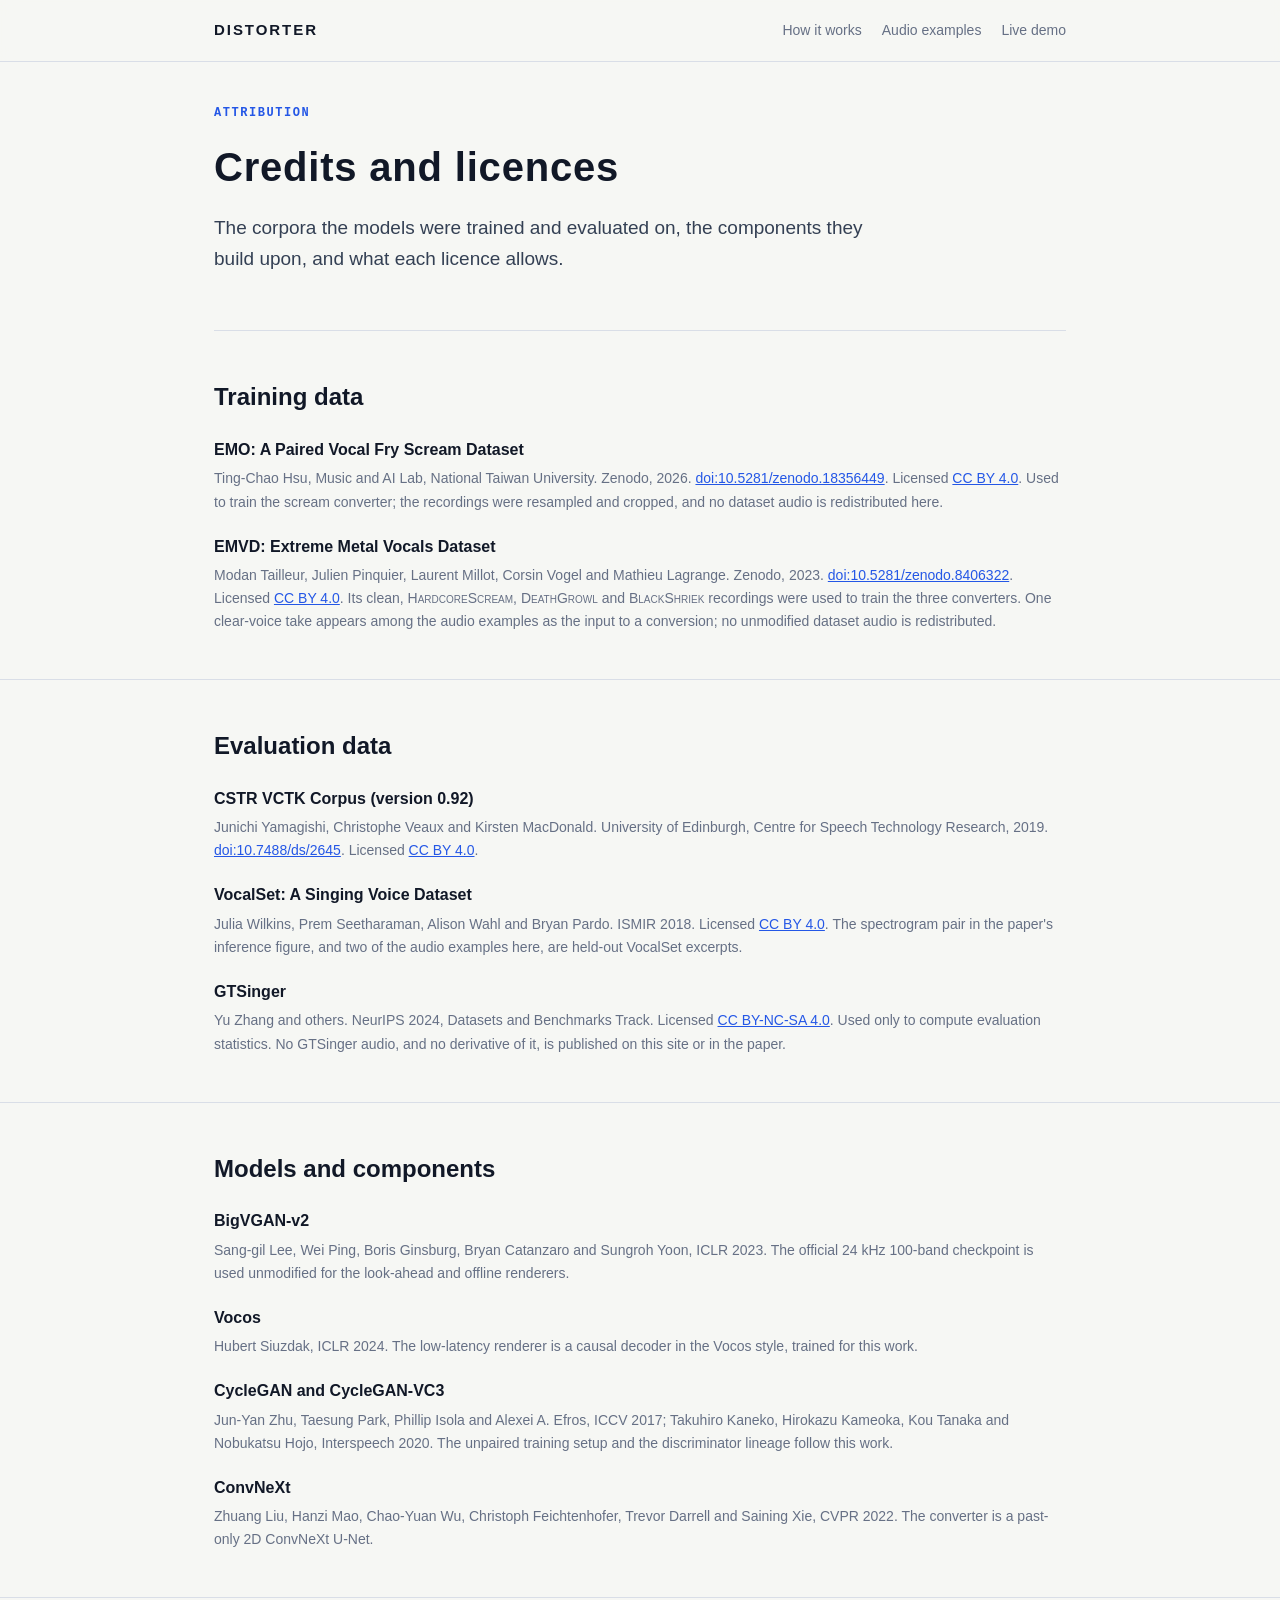
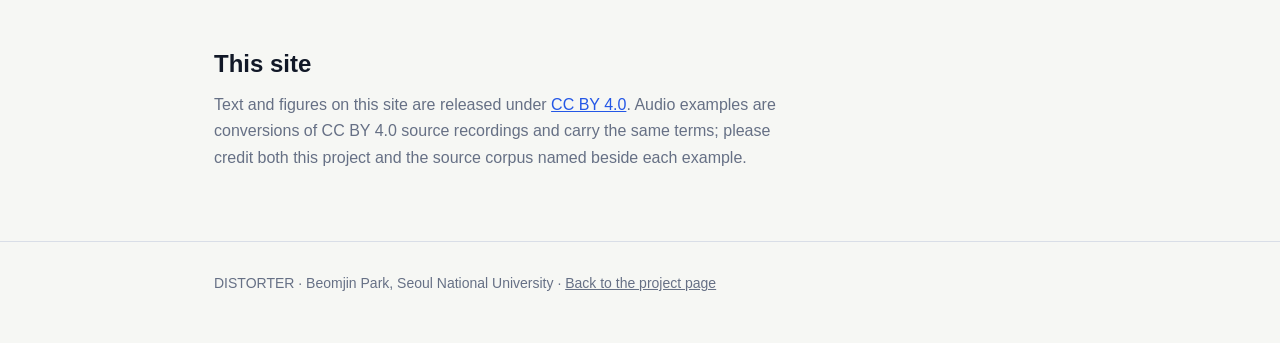
==== credits.html @ 5587a5a1 "Choose the examples by what the carrier does to them The first pass used a straight sung excerpt, wh" ====
<!doctype html>
<html lang="en">
<head>
<meta charset="utf-8">
<meta name="viewport" content="width=device-width, initial-scale=1">
<meta name="theme-color" content="#f6f7f4">
<title>Credits and licences — DISTORTER</title>
<meta name="description" content="Datasets, models, and licences behind DISTORTER.">
<link rel="stylesheet" href="style.css">
</head>
<body>

<header class="site">
  <div class="wrap">
    <a class="wordmark" href="index.html">DISTORTER</a>
    <nav>
      <a href="index.html#how">How it works</a>
      <a href="index.html#samples">Audio examples</a>
      <a href="index.html#demo">Live demo</a>
    </nav>
  </div>
</header>

<main>
<div class="wrap">
  <div class="hero" style="padding-block:44px 30px">
    <p class="kicker">Attribution</p>
    <h1 style="font-size:clamp(28px,5vw,40px)">Credits and licences</h1>
    <p class="lede">
      The corpora the models were trained and evaluated on, the components they
      build upon, and what each licence allows.
    </p>
  </div>
</div>

<section>
  <div class="wrap">
    <h2>Training data</h2>
    <dl class="credits">
      <dt>EMO: A Paired Vocal Fry Scream Dataset</dt>
      <dd>
        Ting-Chao Hsu, Music and AI Lab, National Taiwan University. Zenodo,
        2026. <a href="https://doi.org/10.5281/zenodo.18356449">doi:10.5281/zenodo.18356449</a>.
        Licensed <a href="https://creativecommons.org/licenses/by/4.0/">CC BY 4.0</a>.
        Used to train the scream converter; the recordings were resampled and
        cropped, and no dataset audio is redistributed here.
      </dd>

      <dt>EMVD: Extreme Metal Vocals Dataset</dt>
      <dd>
        Modan Tailleur, Julien Pinquier, Laurent Millot, Corsin Vogel and
        Mathieu Lagrange. Zenodo, 2023.
        <a href="https://doi.org/10.5281/zenodo.8406322">doi:10.5281/zenodo.8406322</a>.
        Licensed <a href="https://creativecommons.org/licenses/by/4.0/">CC BY 4.0</a>.
        Its clean, <span style="font-variant:small-caps">HardcoreScream</span>,
        <span style="font-variant:small-caps">DeathGrowl</span> and
        <span style="font-variant:small-caps">BlackShriek</span> recordings were
        used to train the three converters. One clear-voice take appears among the
        audio examples as the input to a conversion; no unmodified dataset audio
        is redistributed.
      </dd>
    </dl>
  </div>
</section>

<section>
  <div class="wrap">
    <h2>Evaluation data</h2>
    <dl class="credits">
      <dt>CSTR VCTK Corpus (version 0.92)</dt>
      <dd>
        Junichi Yamagishi, Christophe Veaux and Kirsten MacDonald. University of
        Edinburgh, Centre for Speech Technology Research, 2019.
        <a href="https://doi.org/10.7488/ds/2645">doi:10.7488/ds/2645</a>.
        Licensed <a href="https://creativecommons.org/licenses/by/4.0/">CC BY 4.0</a>.
      </dd>

      <dt>VocalSet: A Singing Voice Dataset</dt>
      <dd>
        Julia Wilkins, Prem Seetharaman, Alison Wahl and Bryan Pardo. ISMIR 2018.
        Licensed <a href="https://creativecommons.org/licenses/by/4.0/">CC BY 4.0</a>.
        The spectrogram pair in the paper's inference figure, and two of the
        audio examples here, are held-out VocalSet excerpts.
      </dd>

      <dt>GTSinger</dt>
      <dd>
        Yu Zhang and others. NeurIPS 2024, Datasets and Benchmarks Track.
        Licensed
        <a href="https://creativecommons.org/licenses/by-nc-sa/4.0/">CC BY-NC-SA 4.0</a>.
        Used only to compute evaluation statistics. No GTSinger audio, and no
        derivative of it, is published on this site or in the paper.
      </dd>
    </dl>
  </div>
</section>

<section>
  <div class="wrap">
    <h2>Models and components</h2>
    <dl class="credits">
      <dt>BigVGAN-v2</dt>
      <dd>
        Sang-gil Lee, Wei Ping, Boris Ginsburg, Bryan Catanzaro and Sungroh Yoon,
        ICLR 2023. The official 24&nbsp;kHz 100-band checkpoint is used unmodified
        for the look-ahead and offline renderers.
      </dd>
      <dt>Vocos</dt>
      <dd>
        Hubert Siuzdak, ICLR 2024. The low-latency renderer is a causal decoder in
        the Vocos style, trained for this work.
      </dd>
      <dt>CycleGAN and CycleGAN-VC3</dt>
      <dd>
        Jun-Yan Zhu, Taesung Park, Phillip Isola and Alexei A. Efros, ICCV 2017;
        Takuhiro Kaneko, Hirokazu Kameoka, Kou Tanaka and Nobukatsu Hojo,
        Interspeech 2020. The unpaired training setup and the discriminator
        lineage follow this work.
      </dd>
      <dt>ConvNeXt</dt>
      <dd>
        Zhuang Liu, Hanzi Mao, Chao-Yuan Wu, Christoph Feichtenhofer, Trevor
        Darrell and Saining Xie, CVPR 2022. The converter is a past-only 2D
        ConvNeXt U-Net.
      </dd>
    </dl>
  </div>
</section>

<section>
  <div class="wrap">
    <h2>This site</h2>
    <p class="sub">
      Text and figures on this site are released under
      <a href="https://creativecommons.org/licenses/by/4.0/">CC BY 4.0</a>.
      Audio examples are conversions of CC BY 4.0 source recordings and carry the
      same terms; please credit both this project and the source corpus named
      beside each example.
    </p>
  </div>
</section>

</main>

<footer class="site">
  <div class="wrap">
    DISTORTER · Beomjin Park, Seoul National University ·
    <a href="index.html">Back to the project page</a>
  </div>
</footer>

</body>
</html>
---- style.css ----
/* Palette, type and shapes taken from the live demo's stylesheet so the project
   page and the demo read as one thing.  Light only, like the demo: it has no dark
   variant, and a page that flipped with the system theme would not match it. */
:root {
  color-scheme: light;
  --paper: #f6f7f4;
  --surface: #ffffff;
  --surface-soft: #eef1f5;
  --surface-blue: #eaf0ff;
  --ink: #111827;
  --ink-soft: #344054;
  --muted: #667085;
  --quiet: #98a2b3;
  --line: #d9dee7;
  --line-strong: #bfc7d4;
  --blue: #2457e6;
  --blue-dark: #173fbd;
  --orange: #f2643b;
  --radius-sm: 12px;
  --radius-md: 20px;
  --mono: ui-monospace, SFMono-Regular, Menlo, Consolas, monospace;
}

* { box-sizing: border-box; }

body {
  margin: 0;
  background: var(--paper);
  color: var(--ink);
  font-family: Inter, "Helvetica Neue", Helvetica, Arial, system-ui, sans-serif;
  font-size: 16px;
  line-height: 1.65;
  -webkit-font-smoothing: antialiased;
}

.wrap { max-width: 900px; margin: 0 auto; padding: 0 24px; }

header.site {
  border-bottom: 1px solid var(--line);
  padding-block: 18px;
  position: sticky;
  top: 0;
  background: rgba(246, 247, 244, 0.92);
  backdrop-filter: blur(8px);
  z-index: 5;
}

header.site .wrap { display: flex; align-items: center; gap: 18px; flex-wrap: wrap; }

.wordmark {
  font-weight: 700;
  letter-spacing: 0.13em;
  font-size: 15px;
  text-decoration: none;
  color: var(--ink);
}

header.site nav { margin-left: auto; display: flex; gap: 20px; flex-wrap: wrap; }
header.site nav a { color: var(--muted); text-decoration: none; font-size: 14px; }
header.site nav a:hover { color: var(--blue); }

.hero { padding-block: 56px 42px; border-bottom: 1px solid var(--line); }
.kicker {
  font: 700 12px var(--mono);
  letter-spacing: 0.13em;
  text-transform: uppercase;
  color: var(--blue);
  margin: 0;
}
.hero h1 {
  font-size: clamp(34px, 7vw, 54px);
  margin: 14px 0 12px;
  letter-spacing: 0.02em;
  font-weight: 700;
}
.hero p.lede { font-size: clamp(17px, 2.3vw, 19px); color: var(--ink-soft); margin: 0 0 26px; max-width: 62ch; }

.actions { display: flex; gap: 12px; flex-wrap: wrap; }
.btn {
  display: inline-block;
  padding: 11px 22px;
  border-radius: var(--radius-sm);
  text-decoration: none;
  font-size: 15px;
  font-weight: 600;
  border: 1px solid var(--line-strong);
  background: var(--surface);
  color: var(--ink);
}
.btn:hover { border-color: var(--blue); color: var(--blue); }
.btn.primary { background: var(--blue); border-color: var(--blue); color: #fff; }
.btn.primary:hover { background: var(--blue-dark); border-color: var(--blue-dark); color: #fff; }

section { padding-block: 46px; border-bottom: 1px solid var(--line); }
section h2 { font-size: 24px; margin: 0 0 8px; font-weight: 700; }
section .sub { color: var(--muted); margin: 0 0 24px; max-width: 64ch; }

figure { margin: 0 0 12px; }
figure img {
  max-width: 100%;
  height: auto;
  display: block;
  border: 1px solid var(--line);
  border-radius: var(--radius-sm);
  background: var(--surface);
}
figcaption { color: var(--muted); font-size: 14px; margin-top: 10px; }

.cards { display: grid; gap: 14px; grid-template-columns: repeat(auto-fit, minmax(230px, 1fr)); }
.card {
  background: var(--surface);
  border: 1px solid var(--line);
  border-radius: var(--radius-sm);
  padding: 18px 20px;
}
.card h3 {
  margin: 0 0 8px;
  font: 700 12px var(--mono);
  letter-spacing: 0.1em;
  text-transform: uppercase;
  color: var(--blue);
}
.card p { margin: 0; color: var(--ink-soft); font-size: 14px; }

table.samples {
  width: 100%;
  border-collapse: collapse;
  font-size: 14px;
  background: var(--surface);
  border: 1px solid var(--line);
  border-radius: var(--radius-sm);
  overflow: hidden;
}
table.samples th, table.samples td {
  border-bottom: 1px solid var(--line);
  padding: 12px 12px;
  text-align: left;
  vertical-align: middle;
}
table.samples tr:last-child td { border-bottom: 0; }
table.samples th {
  font: 700 11px var(--mono);
  letter-spacing: 0.1em;
  text-transform: uppercase;
  color: var(--muted);
  background: var(--surface-soft);
}
table.samples audio { width: 100%; min-width: 190px; }
.scroll { overflow-x: auto; }

.note {
  background: var(--surface-blue);
  border: 1px solid var(--line);
  border-left: 3px solid var(--blue);
  border-radius: var(--radius-sm);
  padding: 14px 16px;
  color: var(--ink-soft);
  font-size: 14px;
}
.note strong { color: var(--ink); }

pre.cite {
  background: var(--surface);
  border: 1px solid var(--line);
  border-radius: var(--radius-sm);
  padding: 16px 18px;
  overflow-x: auto;
  font: 13px/1.6 var(--mono);
  margin: 0;
  color: var(--ink-soft);
}

dl.credits { margin: 0; }
dl.credits dt { font-weight: 600; margin-top: 20px; color: var(--ink); }
dl.credits dd { margin: 4px 0 0; color: var(--muted); font-size: 14px; }

footer.site { padding-block: 30px 48px; color: var(--muted); font-size: 14px; }
footer.site a { color: var(--muted); }
a { color: var(--blue); }
a:hover { color: var(--blue-dark); }

.src { color: var(--muted); font-size: 12px; margin-top: 6px; line-height: 1.4; }
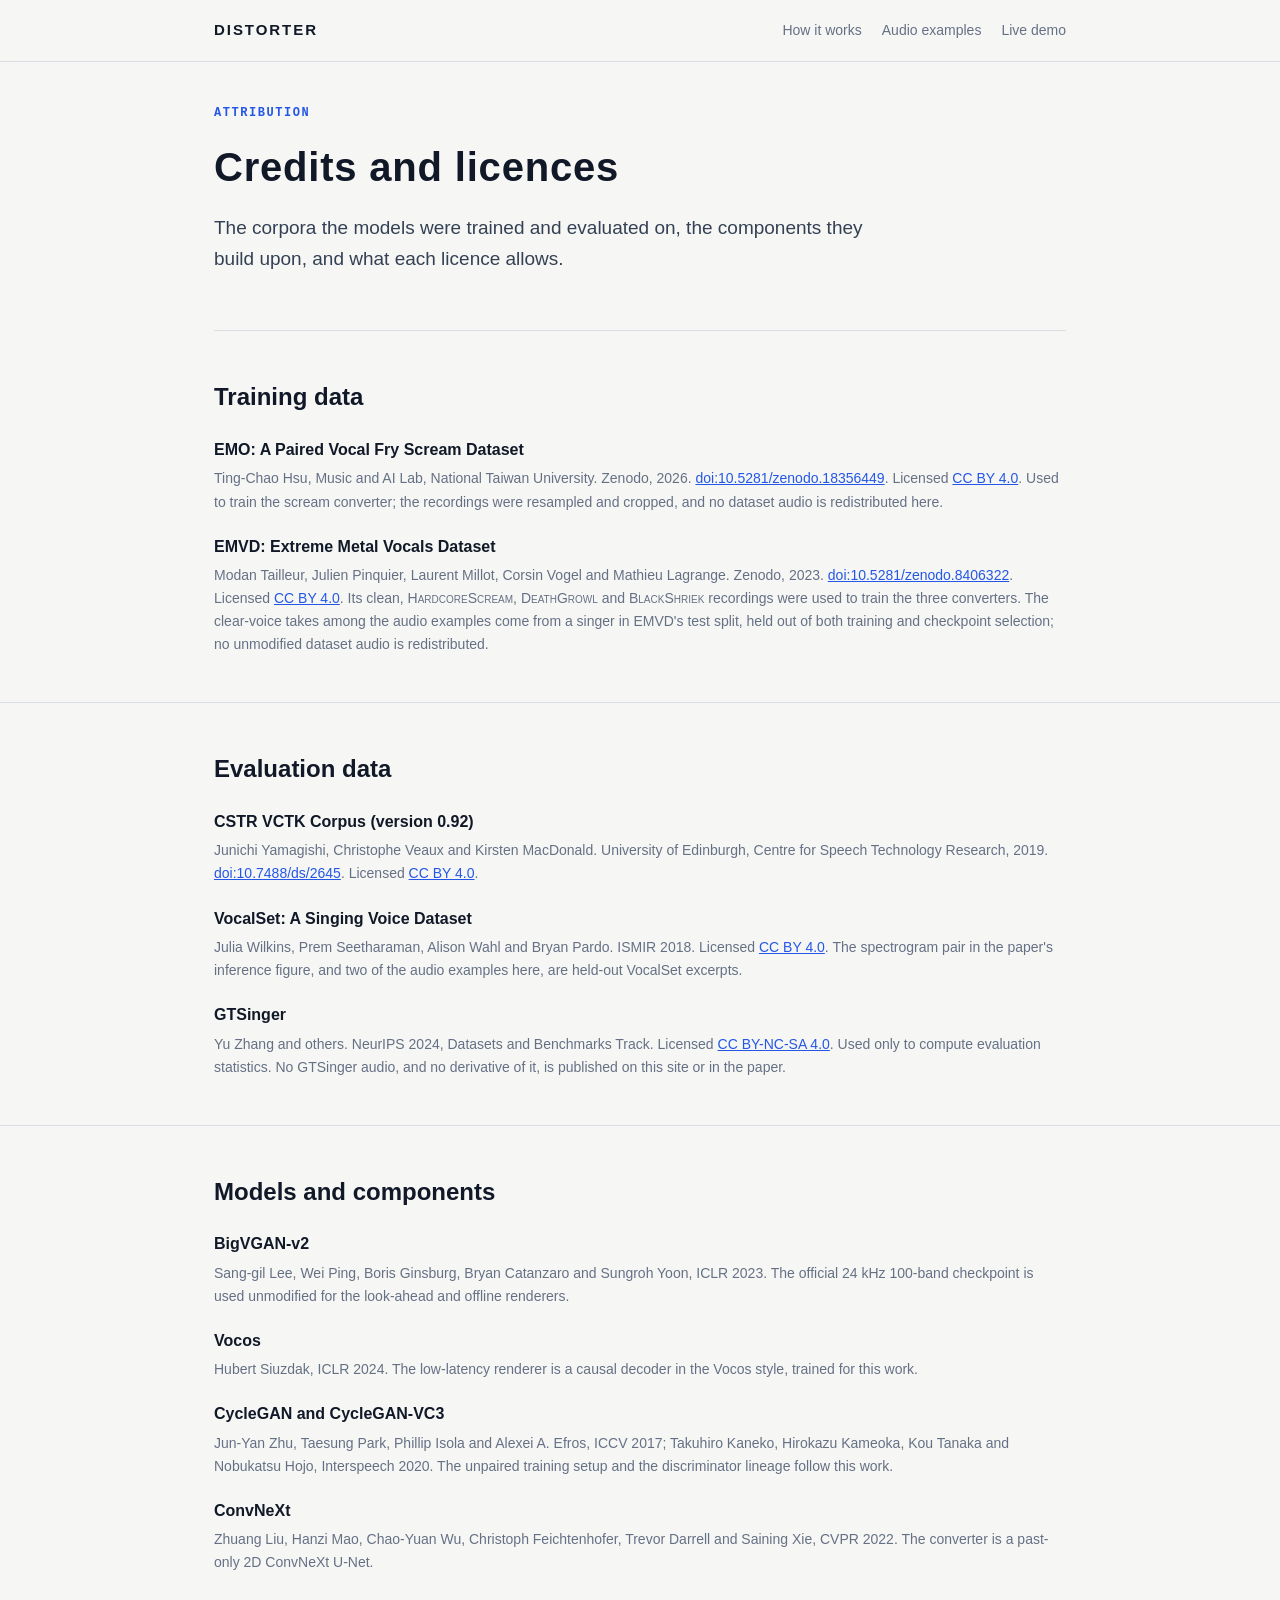
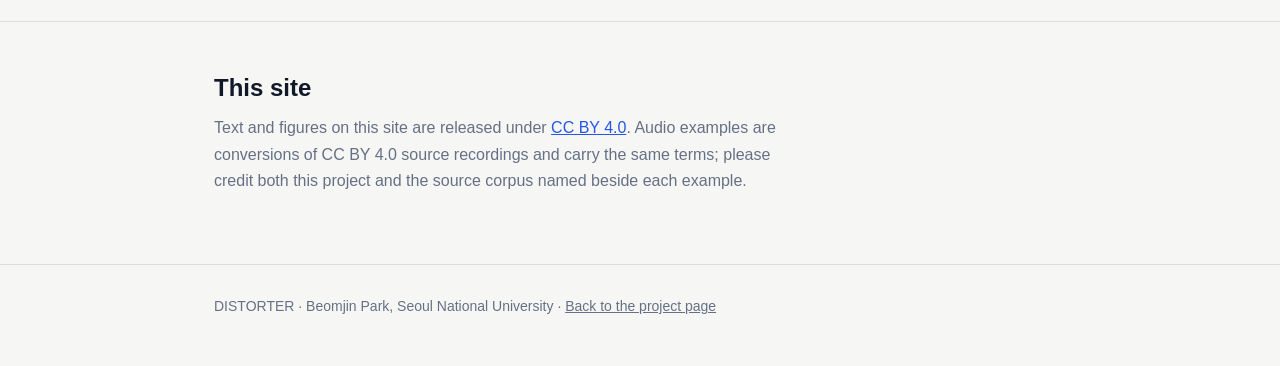
==== commit 2a2c52dc: "Take the EMVD examples from a test singer Singer12's clear-voice take was literally an item in the s" ====
--- a/credits.html
+++ b/credits.html
@@ -55,9 +55,10 @@
         Its clean, <span style="font-variant:small-caps">HardcoreScream</span>,
         <span style="font-variant:small-caps">DeathGrowl</span> and
         <span style="font-variant:small-caps">BlackShriek</span> recordings were
-        used to train the three converters. One clear-voice take appears among the
-        audio examples as the input to a conversion; no unmodified dataset audio
-        is redistributed.
+        used to train the three converters. The clear-voice takes among the audio
+        examples come from a singer in EMVD's test split, held out of both
+        training and checkpoint selection; no unmodified dataset audio is
+        redistributed.
       </dd>
     </dl>
   </div>
--- a/style.css
+++ b/style.css
@@ -135,7 +135,9 @@
   border-bottom: 1px solid var(--line);
   padding: 12px 12px;
   text-align: left;
-  vertical-align: middle;
+  /* Top, not middle: only the first cell in a row carries a source caption, and
+     centring would push every other player down by half that caption's height. */
+  vertical-align: top;
 }
 table.samples tr:last-child td { border-bottom: 0; }
 table.samples th {
@@ -145,7 +147,10 @@
   color: var(--muted);
   background: var(--surface-soft);
 }
-table.samples audio { width: 100%; min-width: 190px; }
+table.samples audio { width: 100%; min-width: 190px; display: block; }
+/* Reserve the caption's height in every cell so the players sit on one line even
+   where there is nothing to say. */
+table.samples td .src { min-height: 2.8em; }
 .scroll { overflow-x: auto; }
 
 .note {
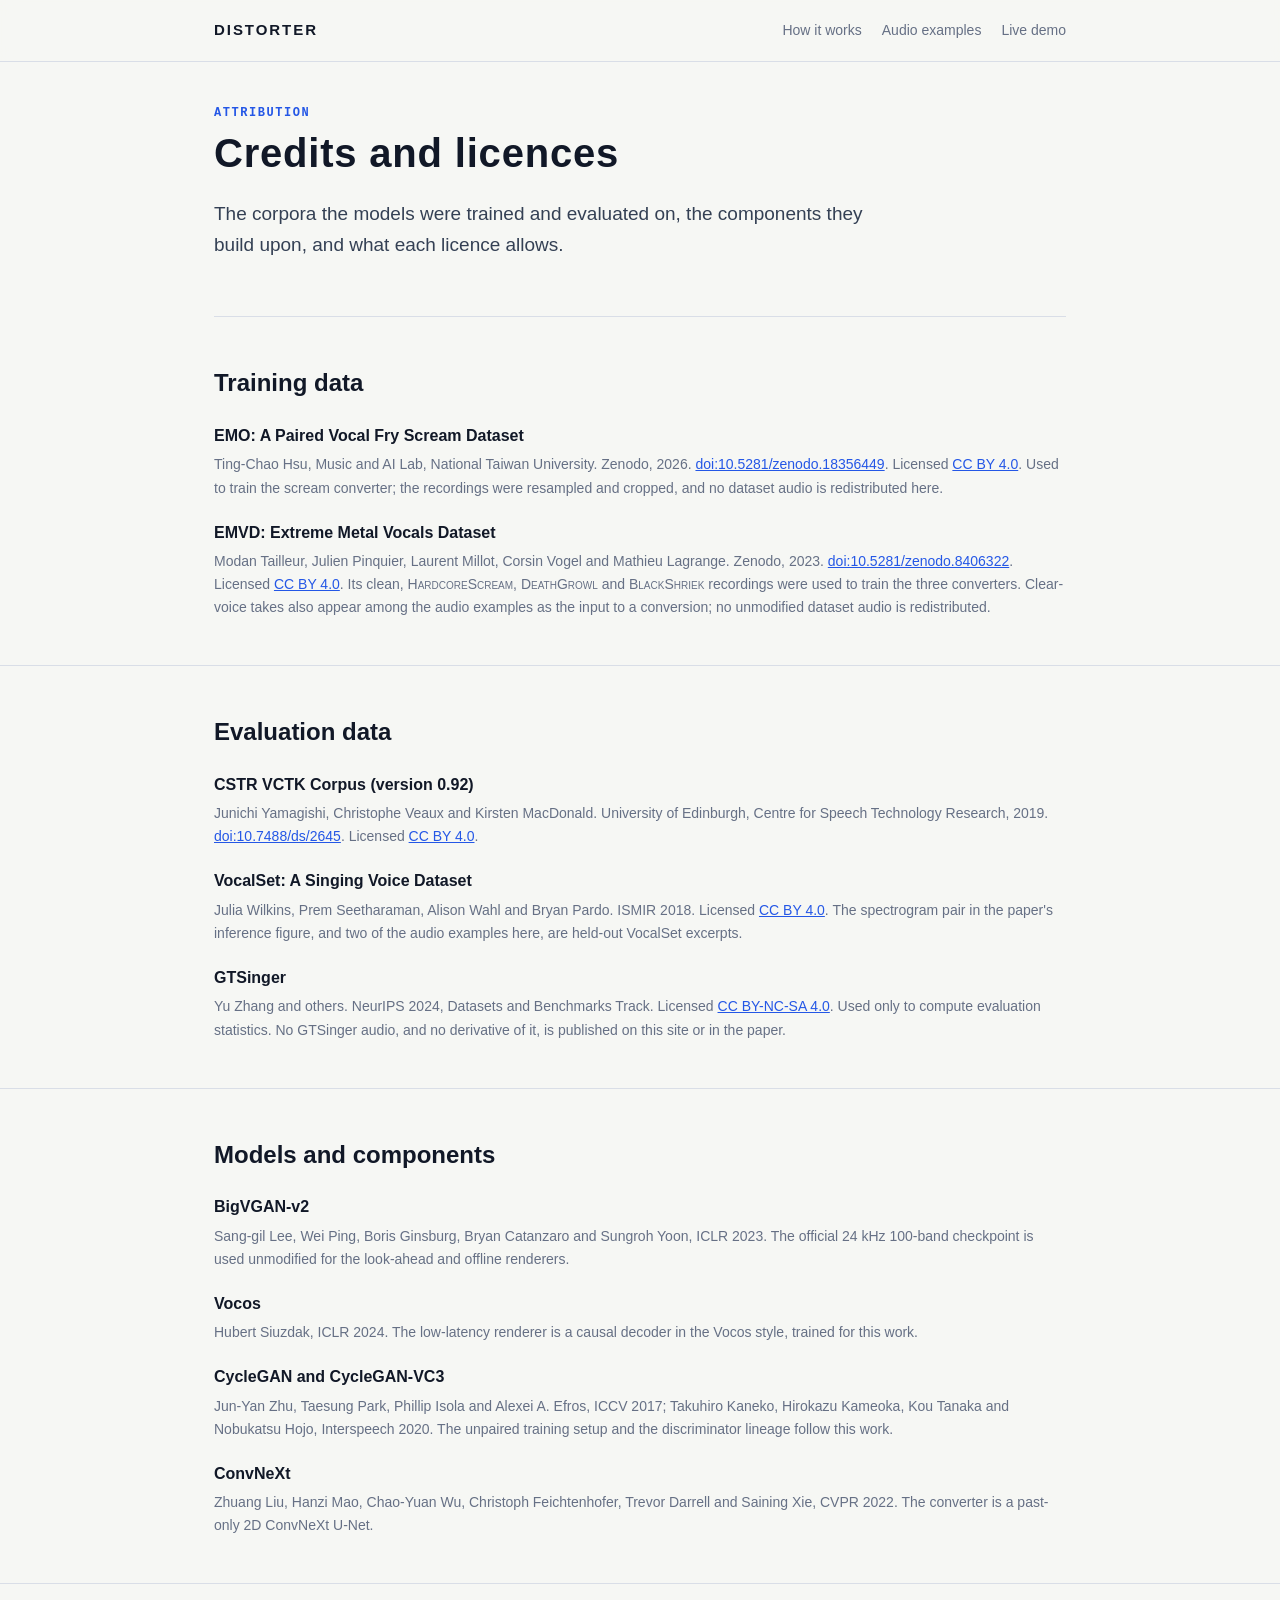
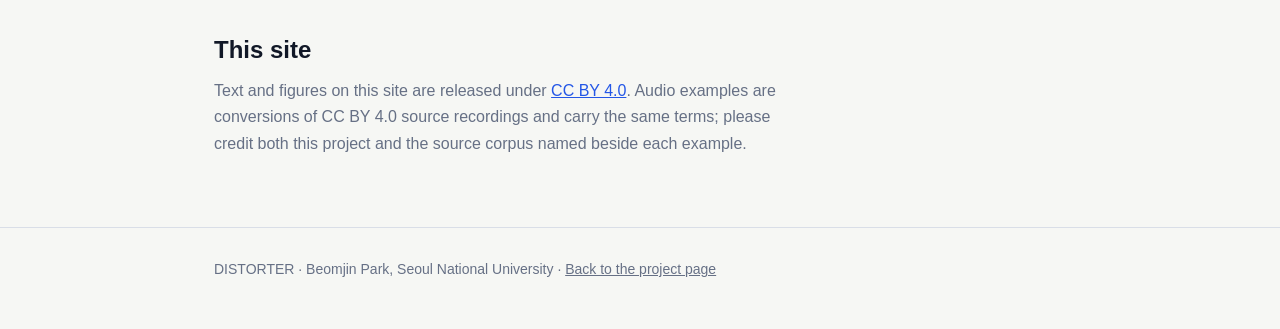
==== commit f475e109: "Put the auditioned takes back as an interim selection The EMVD rows return to Singer12 and Singer11," ====
--- a/credits.html
+++ b/credits.html
@@ -55,10 +55,9 @@
         Its clean, <span style="font-variant:small-caps">HardcoreScream</span>,
         <span style="font-variant:small-caps">DeathGrowl</span> and
         <span style="font-variant:small-caps">BlackShriek</span> recordings were
-        used to train the three converters. The clear-voice takes among the audio
-        examples come from a singer in EMVD's test split, held out of both
-        training and checkpoint selection; no unmodified dataset audio is
-        redistributed.
+        used to train the three converters. Clear-voice takes also appear among the
+        audio examples as the input to a conversion; no unmodified dataset audio
+        is redistributed.
       </dd>
     </dl>
   </div>
--- a/style.css
+++ b/style.css
@@ -59,7 +59,7 @@
 header.site nav a { color: var(--muted); text-decoration: none; font-size: 14px; }
 header.site nav a:hover { color: var(--blue); }
 
-.hero { padding-block: 56px 42px; border-bottom: 1px solid var(--line); }
+.hero { padding-block: 64px 42px; border-bottom: 1px solid var(--line); }
 .kicker {
   font: 700 12px var(--mono);
   letter-spacing: 0.13em;
@@ -69,7 +69,7 @@
 }
 .hero h1 {
   font-size: clamp(34px, 7vw, 54px);
-  margin: 14px 0 12px;
+  margin: 0 0 12px;
   letter-spacing: 0.02em;
   font-weight: 700;
 }
@@ -153,27 +153,7 @@
 table.samples td .src { min-height: 2.8em; }
 .scroll { overflow-x: auto; }
 
-.note {
-  background: var(--surface-blue);
-  border: 1px solid var(--line);
-  border-left: 3px solid var(--blue);
-  border-radius: var(--radius-sm);
-  padding: 14px 16px;
-  color: var(--ink-soft);
-  font-size: 14px;
-}
-.note strong { color: var(--ink); }
 
-pre.cite {
-  background: var(--surface);
-  border: 1px solid var(--line);
-  border-radius: var(--radius-sm);
-  padding: 16px 18px;
-  overflow-x: auto;
-  font: 13px/1.6 var(--mono);
-  margin: 0;
-  color: var(--ink-soft);
-}
 
 dl.credits { margin: 0; }
 dl.credits dt { font-weight: 600; margin-top: 20px; color: var(--ink); }
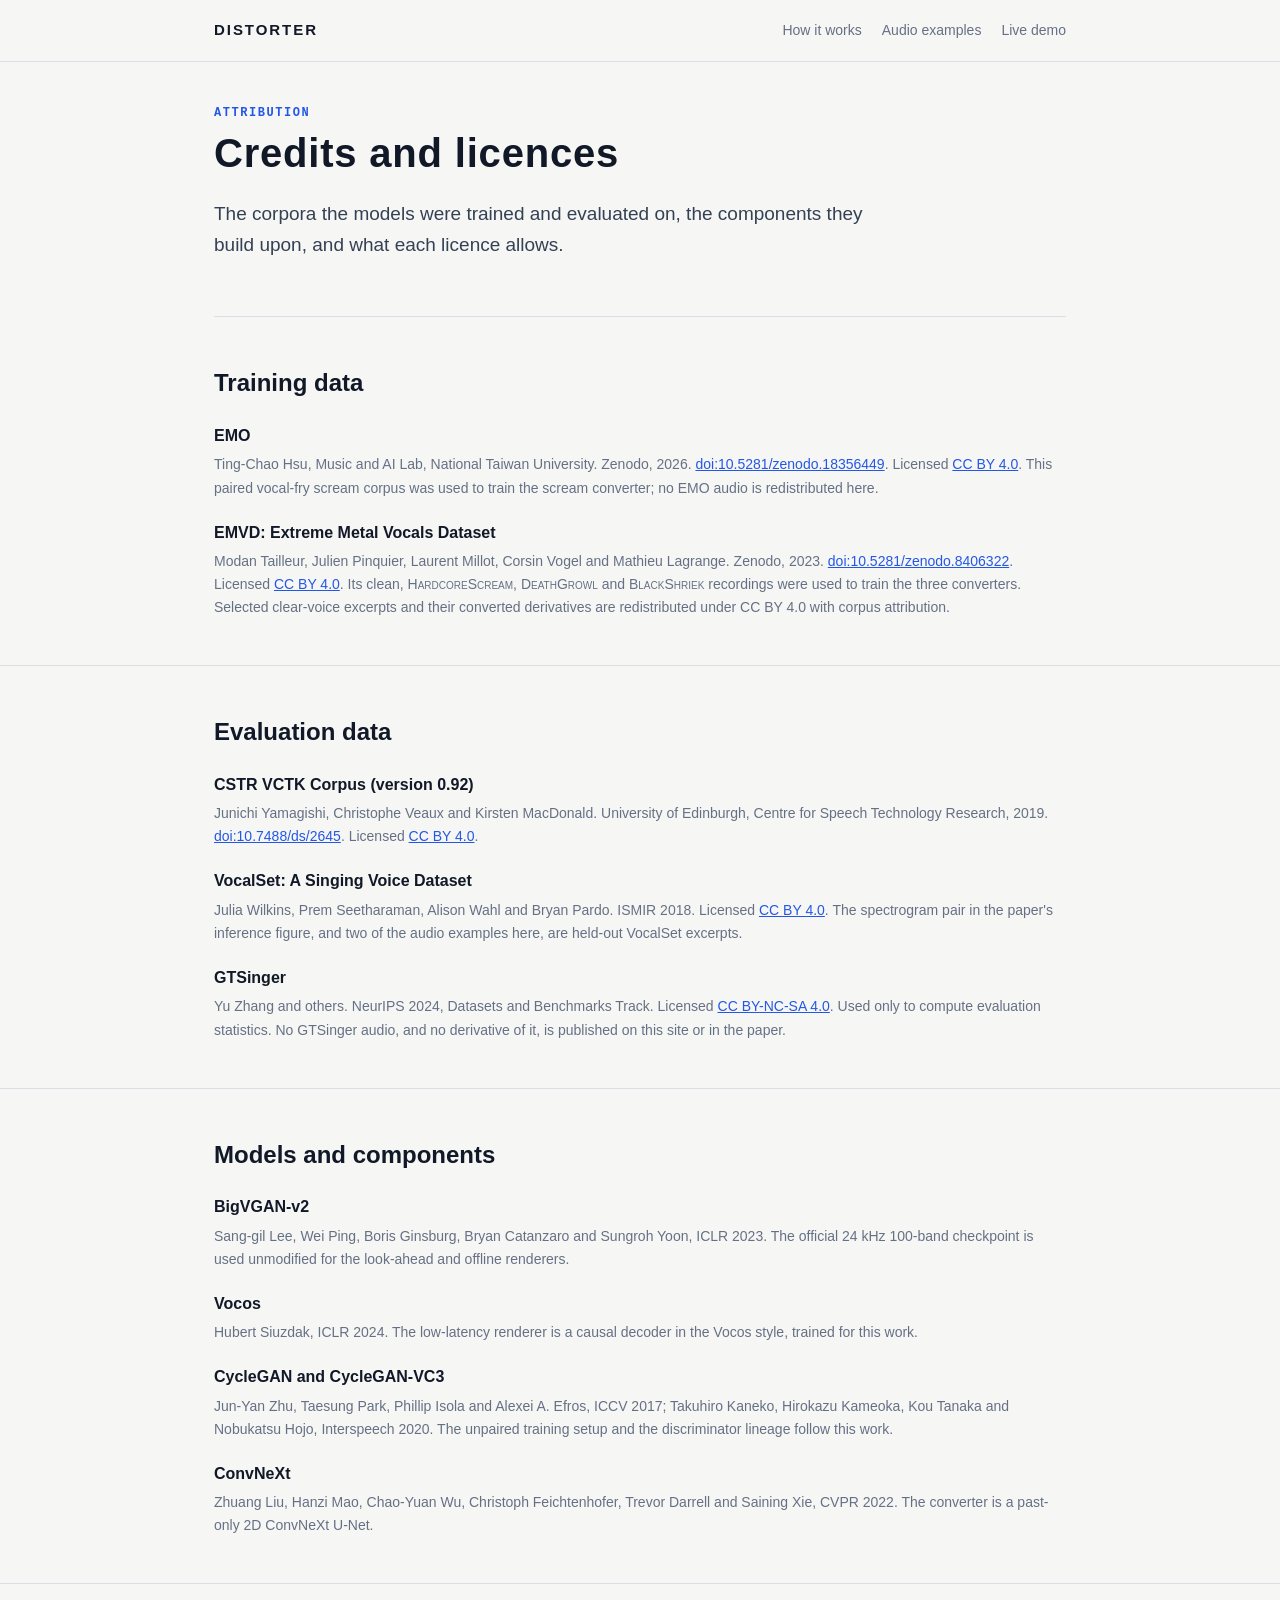
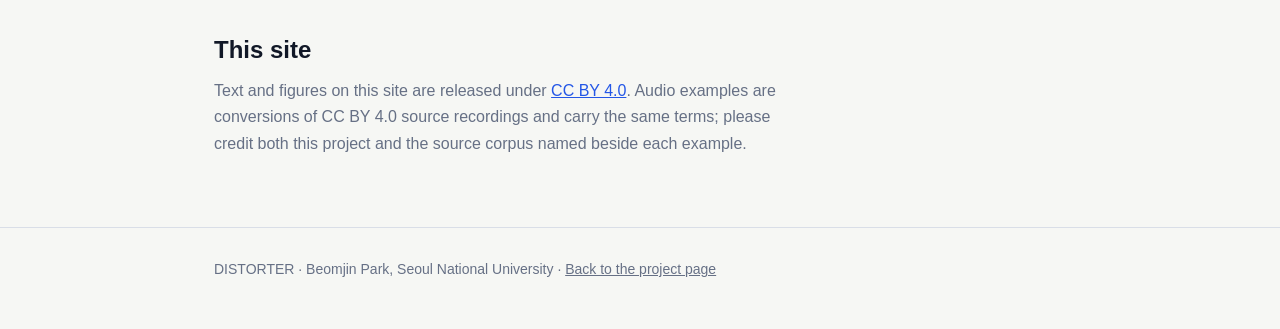
==== commit c7193dd1: "Bring the page's wording back in line with the paper The title and tagline still called the effect i" ====
--- a/credits.html
+++ b/credits.html
@@ -37,13 +37,13 @@
   <div class="wrap">
     <h2>Training data</h2>
     <dl class="credits">
-      <dt>EMO: A Paired Vocal Fry Scream Dataset</dt>
+      <dt>EMO</dt>
       <dd>
         Ting-Chao Hsu, Music and AI Lab, National Taiwan University. Zenodo,
         2026. <a href="https://doi.org/10.5281/zenodo.18356449">doi:10.5281/zenodo.18356449</a>.
         Licensed <a href="https://creativecommons.org/licenses/by/4.0/">CC BY 4.0</a>.
-        Used to train the scream converter; the recordings were resampled and
-        cropped, and no dataset audio is redistributed here.
+        This paired vocal-fry scream corpus was used to train the scream converter;
+        no EMO audio is redistributed here.
       </dd>
 
       <dt>EMVD: Extreme Metal Vocals Dataset</dt>
@@ -55,9 +55,9 @@
         Its clean, <span style="font-variant:small-caps">HardcoreScream</span>,
         <span style="font-variant:small-caps">DeathGrowl</span> and
         <span style="font-variant:small-caps">BlackShriek</span> recordings were
-        used to train the three converters. Clear-voice takes also appear among the
-        audio examples as the input to a conversion; no unmodified dataset audio
-        is redistributed.
+        used to train the three converters. Selected clear-voice excerpts and their
+        converted derivatives are redistributed under CC BY 4.0 with corpus
+        attribution.
       </dd>
     </dl>
   </div>
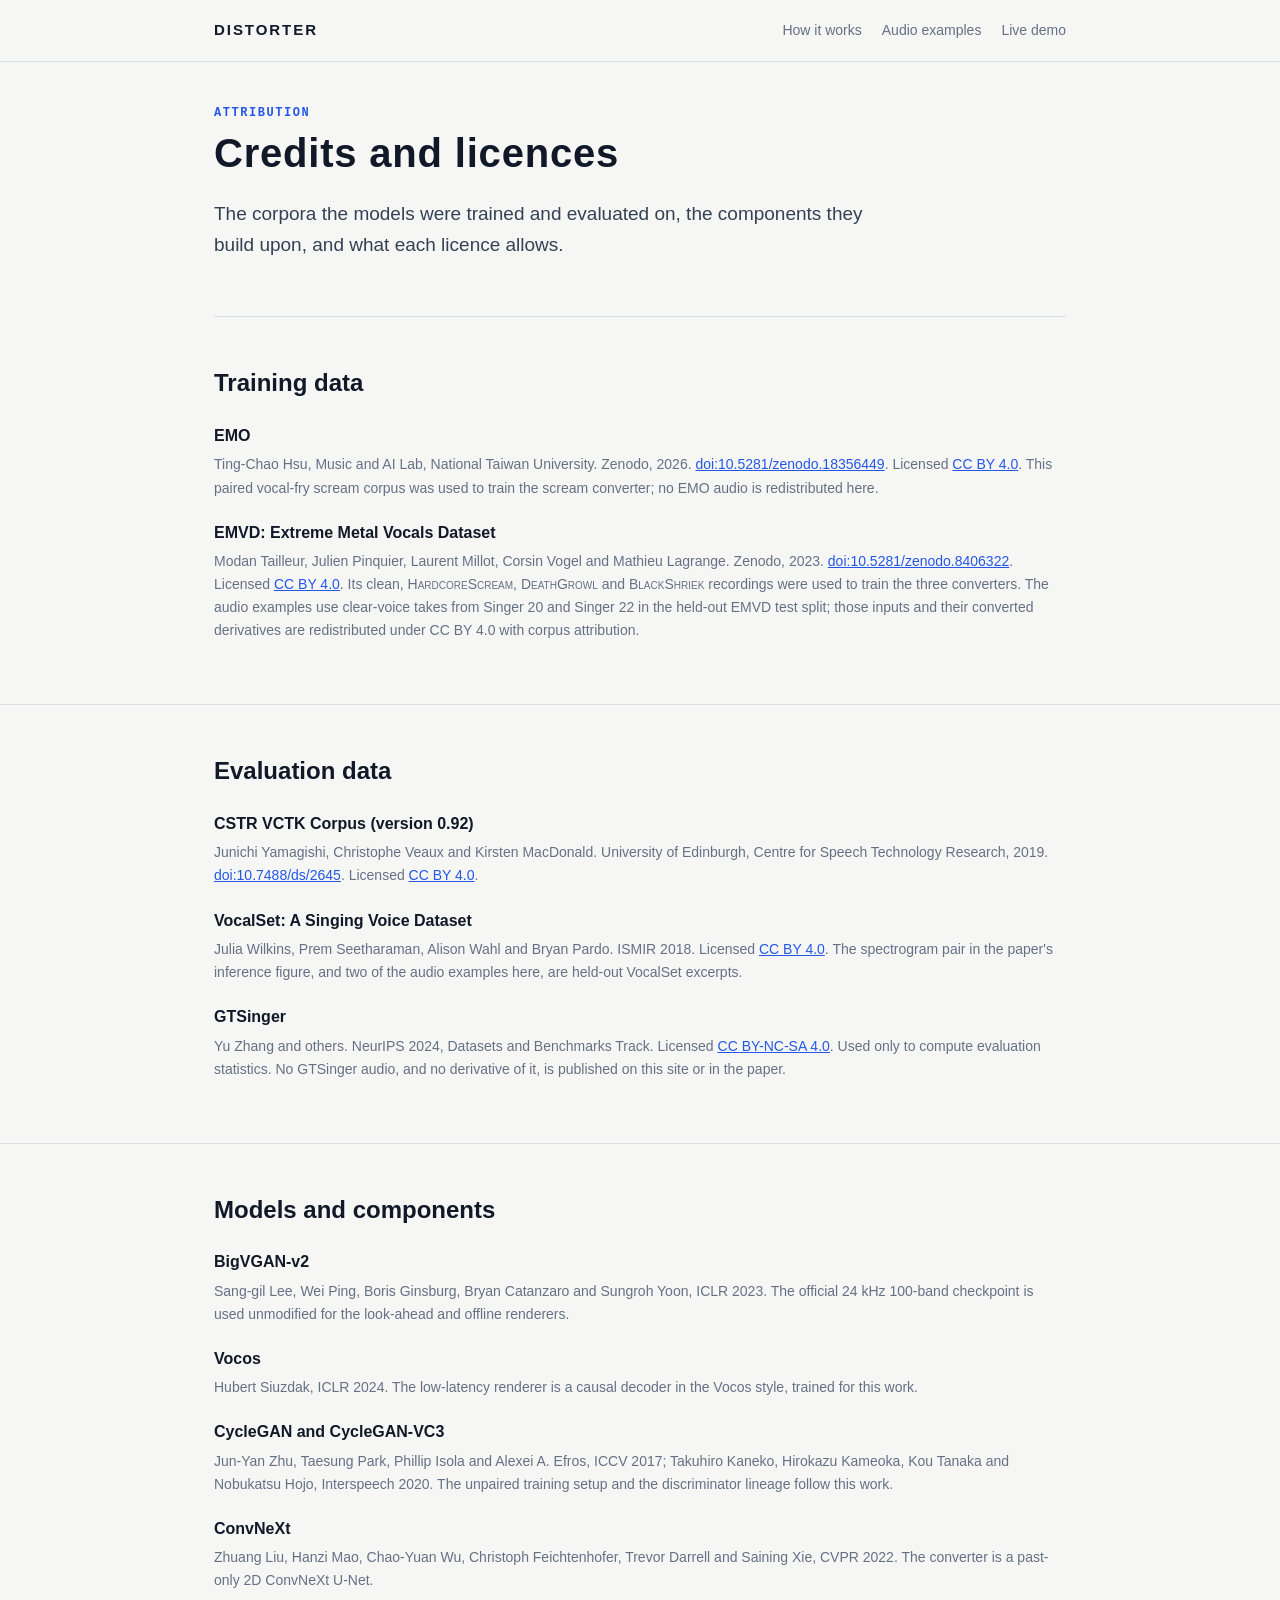
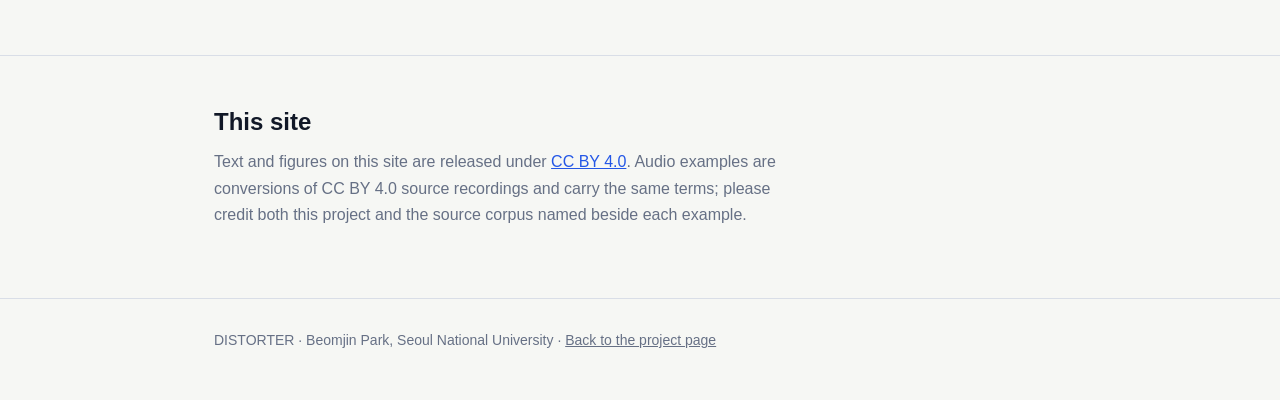
==== commit 269ef392: "Replace demo audio with held-out EMVD test samples" ====
--- a/credits.html
+++ b/credits.html
@@ -55,9 +55,10 @@
         Its clean, <span style="font-variant:small-caps">HardcoreScream</span>,
         <span style="font-variant:small-caps">DeathGrowl</span> and
         <span style="font-variant:small-caps">BlackShriek</span> recordings were
-        used to train the three converters. Selected clear-voice excerpts and their
-        converted derivatives are redistributed under CC BY 4.0 with corpus
-        attribution.
+        used to train the three converters. The audio examples use clear-voice
+        takes from Singer&nbsp;20 and Singer&nbsp;22 in the held-out EMVD test split;
+        those inputs and their converted derivatives are redistributed under
+        CC BY 4.0 with corpus attribution.
       </dd>
     </dl>
   </div>
--- a/style.css
+++ b/style.css
@@ -153,6 +153,24 @@
 table.samples td .src { min-height: 2.8em; }
 .scroll { overflow-x: auto; }
 
+/* The sweep: the input stands tall on the left, the six offsets fill two rows of
+   three beside it, negative offsets above zero and positive.  On a phone the input
+   goes on top and the offsets fold to two across. */
+.sweep { display: grid; grid-template-columns: repeat(4, minmax(0, 1fr)); grid-auto-rows: auto; gap: 12px; }
+.sweep-cell { padding: 12px 12px 10px; background: var(--surface); border: 1px solid var(--line); border-radius: var(--radius-sm); min-width: 0; }
+/* Same surface as its neighbours; the label sits at the top like theirs, and the
+   player centres in the room the two-row span leaves below it. */
+.sweep-cell.input { grid-row: 1 / span 2; display: flex; flex-direction: column; }
+.sweep-cell.input audio { margin-top: auto; }
+.sweep-cell.input .src { margin-bottom: auto; }
+.sweep-cell .offset { display: block; margin-bottom: 8px; font: 700 11px var(--mono); letter-spacing: 0.1em; text-transform: uppercase; color: var(--muted); }
+.sweep-cell audio { width: 100%; display: block; }
+.sweep-cell .src { min-height: 1.4em; }
+@media (max-width: 700px) {
+  .sweep { grid-template-columns: 1fr 1fr; }
+  .sweep-cell.input { grid-row: auto; grid-column: 1 / -1; }
+}}
+
 
 
 dl.credits { margin: 0; }
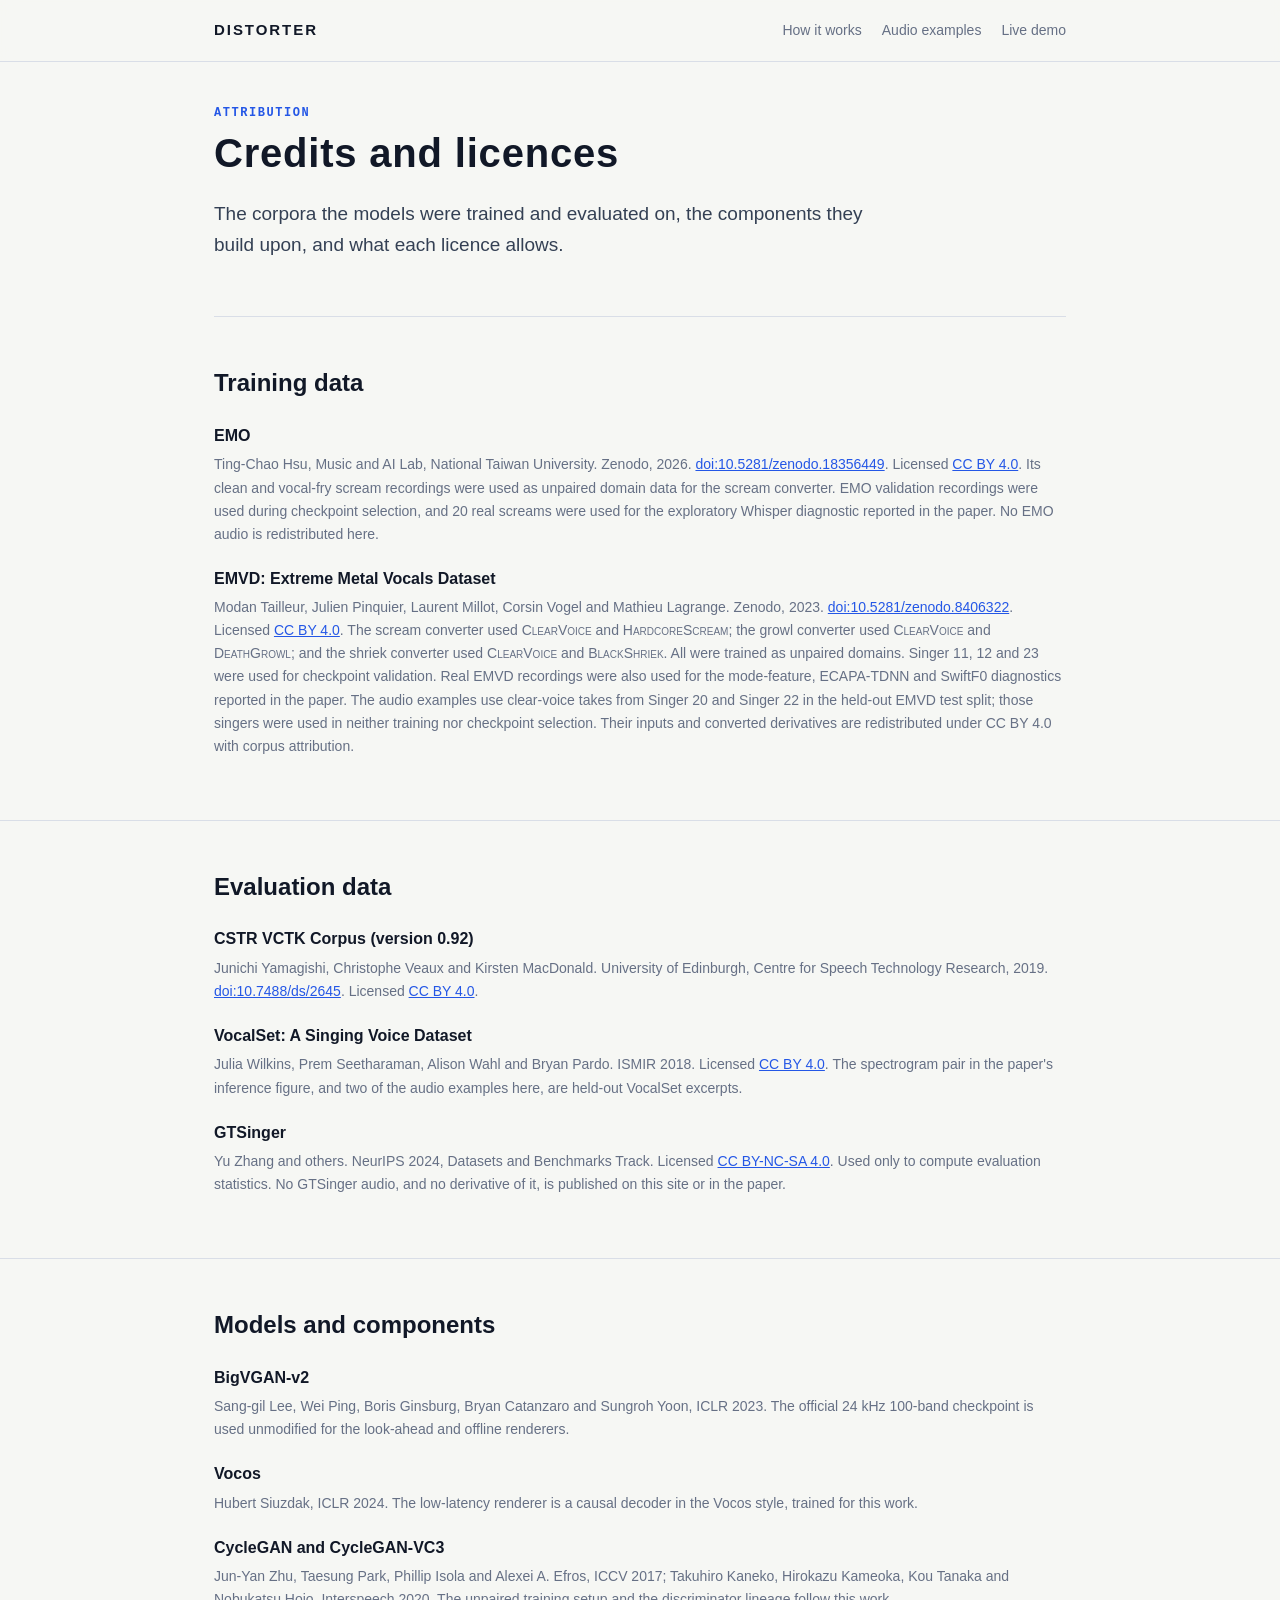
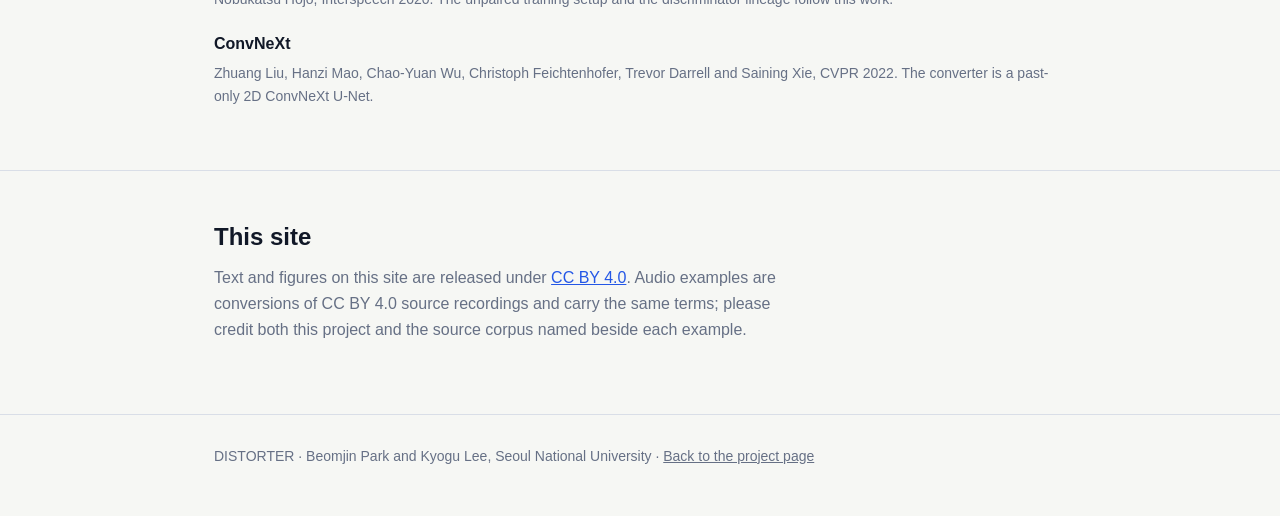
==== commit 9e5c74ee: "Align demo pages with camera-ready materials" ====
--- a/credits.html
+++ b/credits.html
@@ -42,8 +42,10 @@
         Ting-Chao Hsu, Music and AI Lab, National Taiwan University. Zenodo,
         2026. <a href="https://doi.org/10.5281/zenodo.18356449">doi:10.5281/zenodo.18356449</a>.
         Licensed <a href="https://creativecommons.org/licenses/by/4.0/">CC BY 4.0</a>.
-        This paired vocal-fry scream corpus was used to train the scream converter;
-        no EMO audio is redistributed here.
+        Its clean and vocal-fry scream recordings were used as unpaired domain data
+        for the scream converter. EMO validation recordings were used during
+        checkpoint selection, and 20 real screams were used for the exploratory
+        Whisper diagnostic reported in the paper. No EMO audio is redistributed here.
       </dd>
 
       <dt>EMVD: Extreme Metal Vocals Dataset</dt>
@@ -52,12 +54,18 @@
         Mathieu Lagrange. Zenodo, 2023.
         <a href="https://doi.org/10.5281/zenodo.8406322">doi:10.5281/zenodo.8406322</a>.
         Licensed <a href="https://creativecommons.org/licenses/by/4.0/">CC BY 4.0</a>.
-        Its clean, <span style="font-variant:small-caps">HardcoreScream</span>,
-        <span style="font-variant:small-caps">DeathGrowl</span> and
-        <span style="font-variant:small-caps">BlackShriek</span> recordings were
-        used to train the three converters. The audio examples use clear-voice
-        takes from Singer&nbsp;20 and Singer&nbsp;22 in the held-out EMVD test split;
-        those inputs and their converted derivatives are redistributed under
+        The scream converter used <span style="font-variant:small-caps">ClearVoice</span>
+        and <span style="font-variant:small-caps">HardcoreScream</span>; the growl
+        converter used <span style="font-variant:small-caps">ClearVoice</span> and
+        <span style="font-variant:small-caps">DeathGrowl</span>; and the shriek
+        converter used <span style="font-variant:small-caps">ClearVoice</span> and
+        <span style="font-variant:small-caps">BlackShriek</span>. All were trained
+        as unpaired domains. Singer&nbsp;11, 12 and 23 were used for checkpoint
+        validation. Real EMVD recordings were also used for the mode-feature,
+        ECAPA-TDNN and SwiftF0 diagnostics reported in the paper. The audio examples
+        use clear-voice takes from Singer&nbsp;20 and Singer&nbsp;22 in the held-out
+        EMVD test split; those singers were used in neither training nor checkpoint
+        selection. Their inputs and converted derivatives are redistributed under
         CC BY 4.0 with corpus attribution.
       </dd>
     </dl>
@@ -145,7 +153,7 @@
 
 <footer class="site">
   <div class="wrap">
-    DISTORTER · Beomjin Park, Seoul National University ·
+    DISTORTER · Beomjin Park and Kyogu Lee, Seoul National University ·
     <a href="index.html">Back to the project page</a>
   </div>
 </footer>
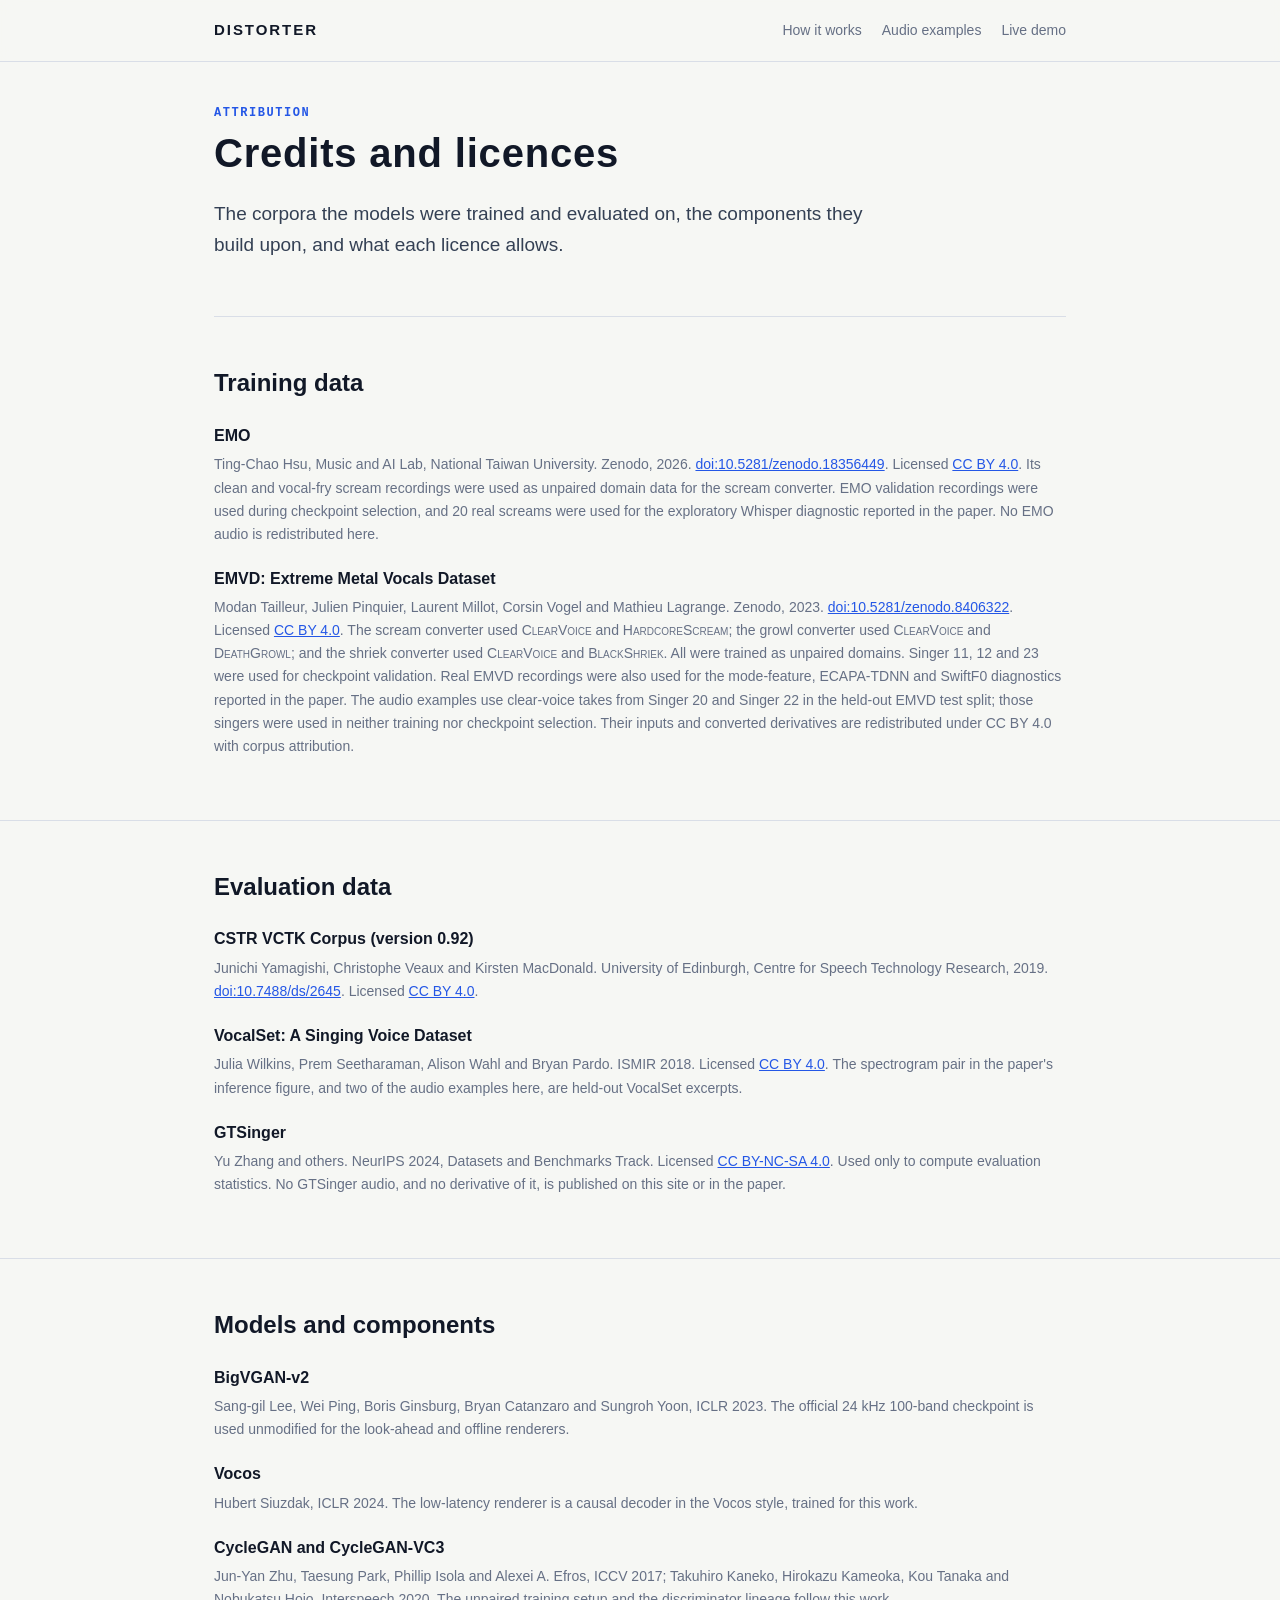
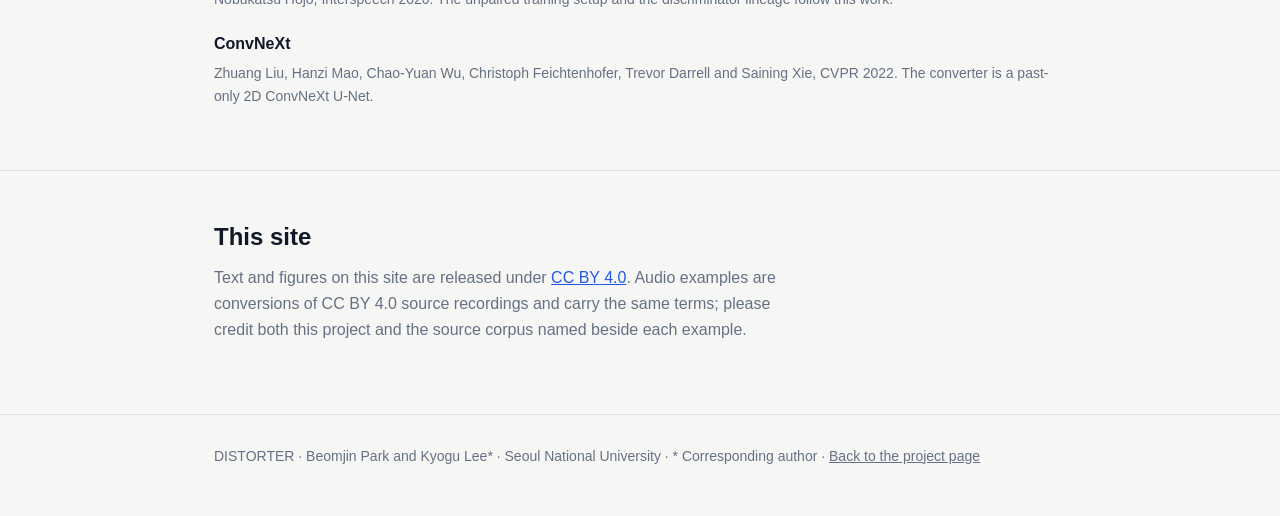
==== commit 0be176fc: "Defer publication artifacts and mark corresponding author" ====
--- a/credits.html
+++ b/credits.html
@@ -153,7 +153,8 @@
 
 <footer class="site">
   <div class="wrap">
-    DISTORTER · Beomjin Park and Kyogu Lee, Seoul National University ·
+    DISTORTER · Beomjin Park and Kyogu Lee* · Seoul National University ·
+    * Corresponding author ·
     <a href="index.html">Back to the project page</a>
   </div>
 </footer>
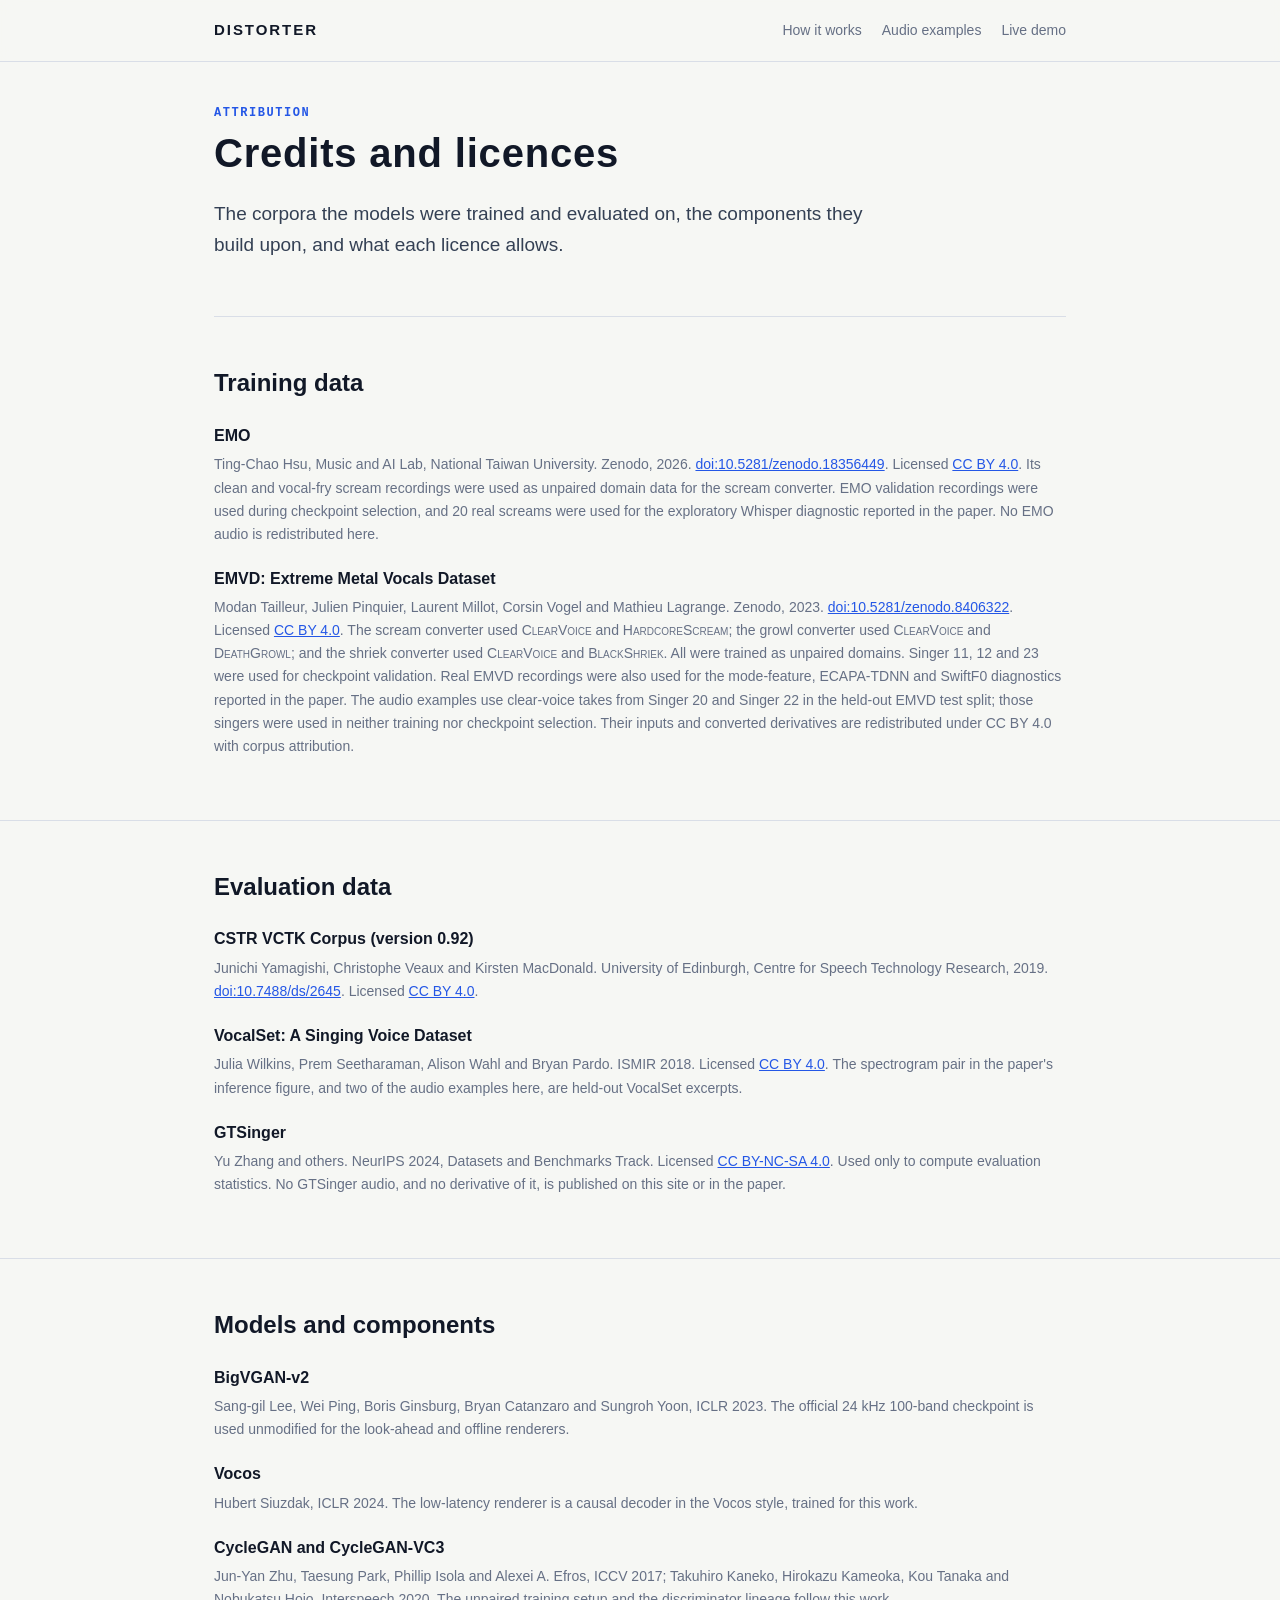
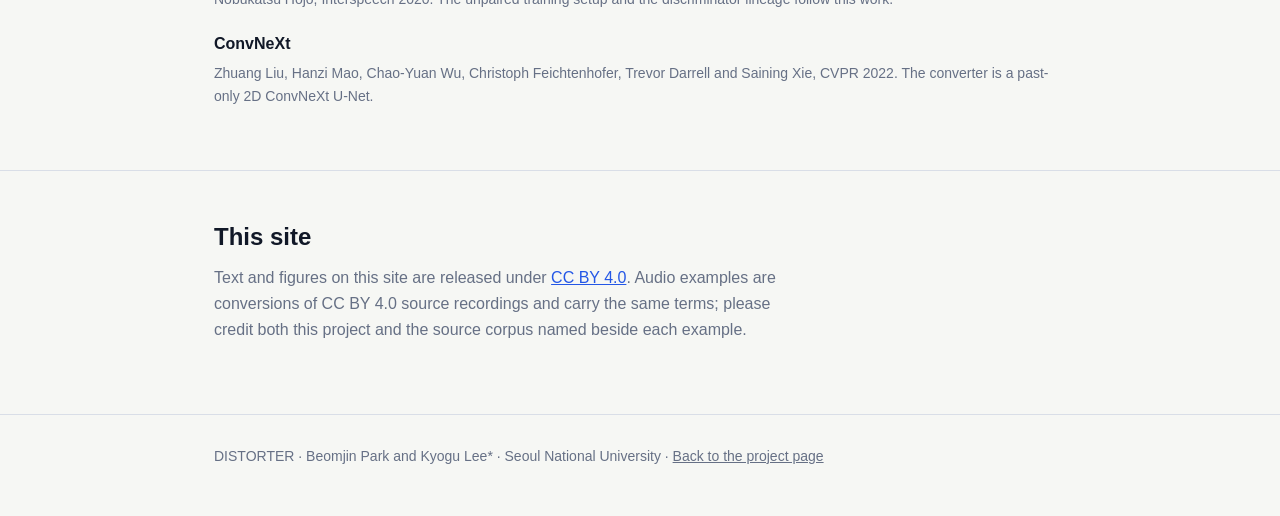
==== commit f53e34e5: "Simplify corresponding-author mark" ====
--- a/credits.html
+++ b/credits.html
@@ -154,7 +154,6 @@
 <footer class="site">
   <div class="wrap">
     DISTORTER · Beomjin Park and Kyogu Lee* · Seoul National University ·
-    * Corresponding author ·
     <a href="index.html">Back to the project page</a>
   </div>
 </footer>
